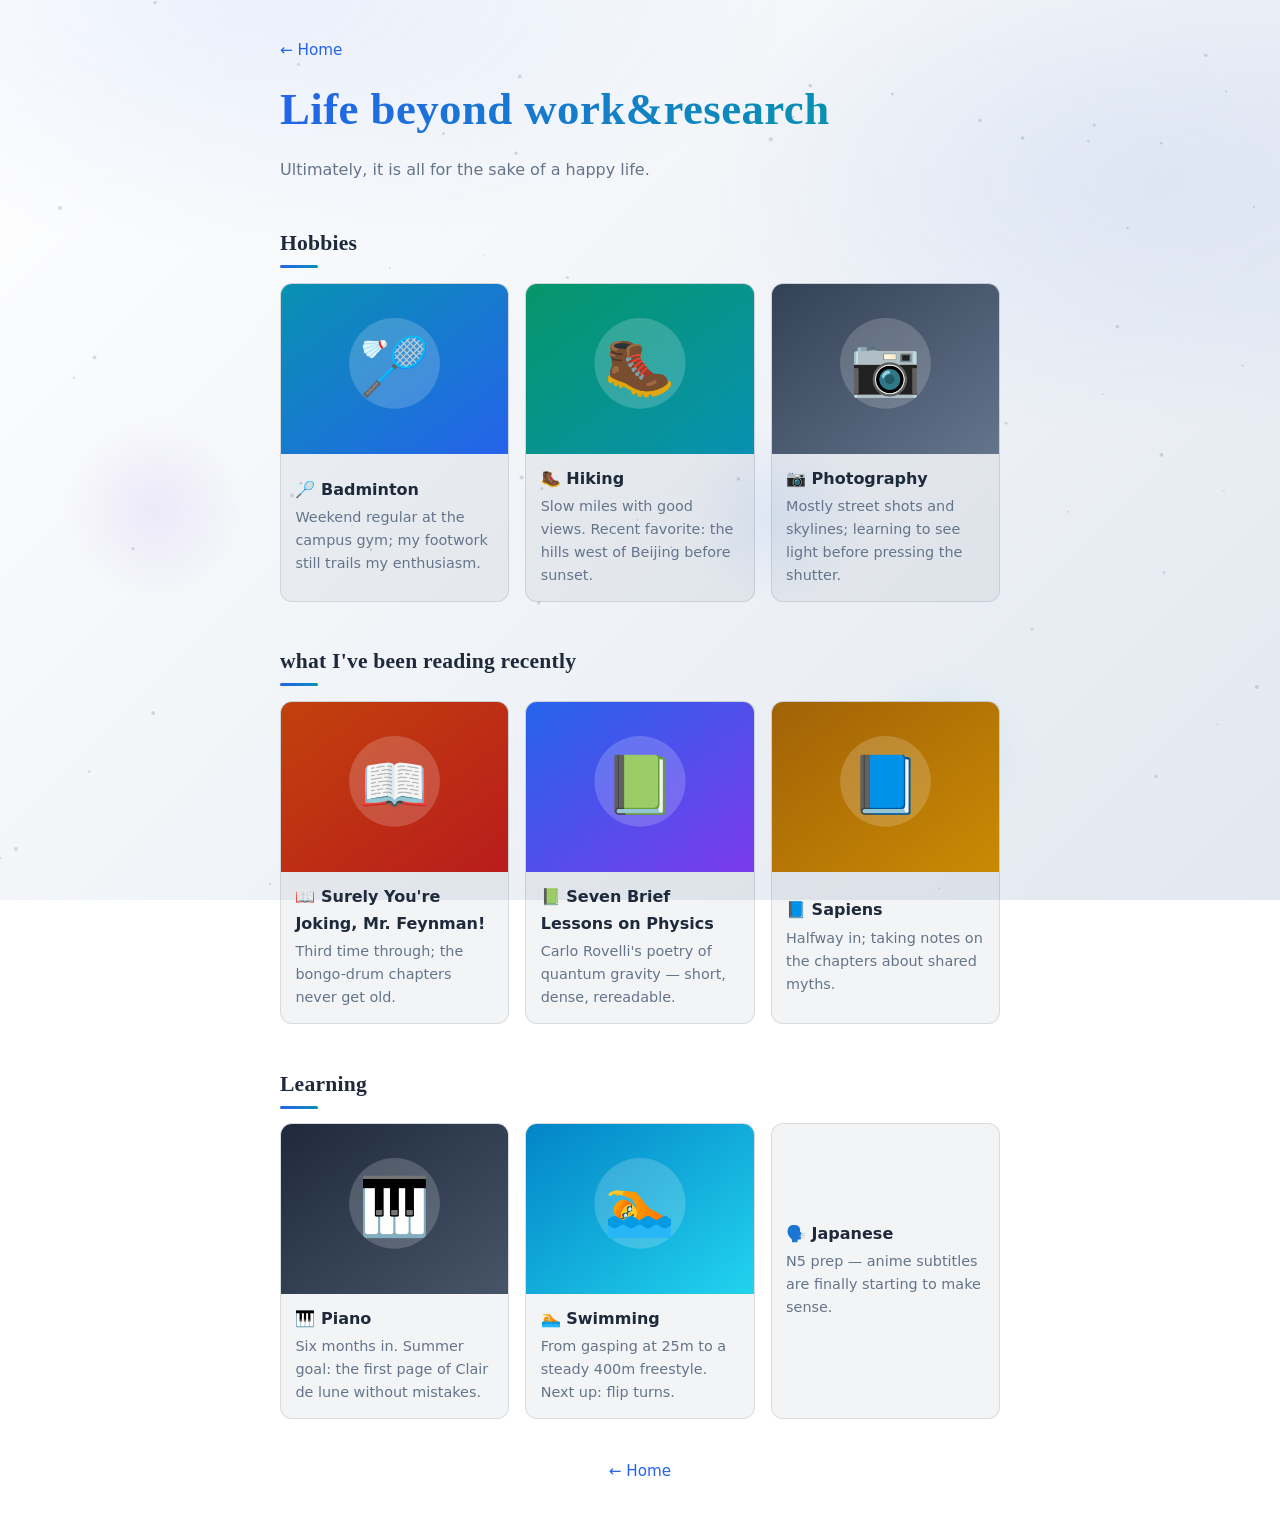
==== life.html @ 1ff4571a "Add life page, starfield hero, theme toggle, typography refresh" ====
<!DOCTYPE html>
<html lang="en">
<head>
  <meta charset="UTF-8">
  <meta name="viewport" content="width=device-width, initial-scale=1.0">
  <title>Life · Dingyan Jiang</title>
  <link rel="stylesheet" href="style.css">
</head>
<body>
  <main id="life-app" class="container">
    <!-- 页面内容由 life-render.js 根据 life-content.js 自动生成，这里不用改 -->
    <noscript>This page requires JavaScript to display properly.</noscript>
  </main>
  <script src="life-content.js"></script>
  <script src="life-render.js"></script>
</body>
</html>
---- style.css ----
/* 样式表：控制网页长什么样（颜色、动效、字号、间距）。
 * 想改文字内容请去 content.js，这个文件只管外观。
 * 视觉风格参考物理主题官网：对角渐变背景 + 流光标题 + 玻璃质感。 */

/* —— 浅色配色（默认，即「开灯」）—— */
:root {
  /* 字体搭配：正文用无衬线系统字体，区块标题/引言用衬线体，形成层次对比 */
  --font-sans: system-ui, -apple-system, "Segoe UI", Roboto,
    "PingFang SC", "Hiragino Sans GB", "Microsoft YaHei", sans-serif;
  --font-serif: Georgia, "Times New Roman", "Songti SC", "SimSun", serif;
  --bg-start: #ffffff;
  --bg-end: #e2e8f0;
  --glow: rgba(37, 99, 235, 0.08);
  --text: #1e293b;
  --muted: #64748b;
  --link: #2563eb;
  --link-hover: #1d4ed8;
  --card: rgba(30, 41, 59, 0.05);
  --border: rgba(30, 41, 59, 0.12);
  --g1: #2563eb;
  --g2: #0891b2;
  --g3: #7c3aed;
}

/* —— 深色配色（即「关灯」）——
   两处触发：系统深色模式（且用户没有手动开过灯）；
   或用户手动关灯后 <html data-theme="dark">（见 render.js 的开关灯按钮）。
   两处变量保持一致即可。 */
@media (prefers-color-scheme: dark) {
  :root:not([data-theme="light"]) {
    --bg-start: #1e293b;
    --bg-end: #000000;
    --glow: rgba(96, 165, 250, 0.10);
    --text: #e2e8f0;
    --muted: #94a3b8;
    --link: #60a5fa;
    --link-hover: #93c5fd;
    --card: rgba(148, 163, 184, 0.08);
    --border: rgba(148, 163, 184, 0.16);
    --g1: #60a5fa;
    --g2: #22d3ee;
    --g3: #a78bfa;
  }
}

:root[data-theme="dark"] {
  --bg-start: #1e293b;
  --bg-end: #000000;
  --glow: rgba(96, 165, 250, 0.10);
  --text: #e2e8f0;
  --muted: #94a3b8;
  --link: #60a5fa;
  --link-hover: #93c5fd;
  --card: rgba(148, 163, 184, 0.08);
  --border: rgba(148, 163, 184, 0.16);
  --g1: #60a5fa;
  --g2: #22d3ee;
  --g3: #a78bfa;
}

html {
  /* 对角渐变铺满全屏，滚动时固定不动（这是详情页的背景） */
  background: linear-gradient(135deg, var(--bg-start), var(--bg-end)) fixed;
}

body {
  margin: 0;
  min-height: 100vh;
  color: var(--text);
  font-family: var(--font-sans);
  font-size: 16px;
  line-height: 1.7;
}

/* 顶部淡蓝光晕，增加层次 */
body::before {
  content: "";
  position: fixed;
  inset: 0;
  z-index: 0;
  pointer-events: none;
  background:
    radial-gradient(60vw 40vh at 20% 0%, var(--glow), transparent 70%),
    radial-gradient(50vw 40vh at 90% 20%, var(--glow), transparent 70%);
}

/* 涟漪画布：固定在最底层（详情页背景的一部分） */
#bg-canvas {
  position: fixed;
  inset: 0;
  z-index: 0;
  pointer-events: none;
}

/* ========== 第一页深空背景层 ==========
   盖住涟漪层和浅色渐变，滚动过临界点后由 render.js 淡出。
   星云配色与详情页涟漪同为蓝/青/紫，保证两页风格呼应。 */
#space-layer {
  position: fixed;
  inset: 0;
  z-index: 2;
  pointer-events: none;
  background:
    radial-gradient(55vw 40vh at 78% 18%, rgba(124, 58, 237, 0.16), transparent 70%),
    radial-gradient(45vw 36vh at 12% 32%, rgba(37, 99, 235, 0.18), transparent 70%),
    radial-gradient(38vw 30vh at 55% 78%, rgba(8, 145, 178, 0.12), transparent 70%),
    linear-gradient(180deg, #070b18 0%, #0b1026 60%, #05070f 100%);
}

/* 四周暗角，让视线聚焦中央的名字 */
#space-layer::after {
  content: "";
  position: absolute;
  inset: 0;
  background: radial-gradient(120% 90% at 50% 45%, transparent 55%, rgba(0, 0, 0, 0.45) 100%);
}

/* 星空画布：铺满深空层（星星由 render.js 绘制） */
#space-canvas {
  display: block;
  width: 100%;
  height: 100%;
}

/* 减弱动态：静态星空，整层不再固定，随第一页自然滚走 */
#space-layer.static {
  position: absolute;
  height: 100vh;
}

/* ========== 开关灯按钮（只在详情页出现，见下方 body.page-2）========== */
.theme-toggle {
  position: fixed;
  top: 1.1rem;
  right: 1.1rem;
  z-index: 10;
  width: 2.4rem;
  height: 2.4rem;
  padding: 0;
  border-radius: 50%;
  border: 1px solid var(--border);
  background: var(--card);
  backdrop-filter: blur(6px);
  -webkit-backdrop-filter: blur(6px);
  font-size: 1.1rem;
  line-height: 1;
  cursor: pointer;
  opacity: 0;
  pointer-events: none;
  transition:
    opacity 0.4s ease,
    transform 0.2s ease,
    border-color 0.2s ease;
}

body.page-2 .theme-toggle {
  opacity: 1;
  pointer-events: auto;
}

.theme-toggle:hover {
  transform: translateY(-2px);
  border-color: var(--link);
}

/* 窄栏居中，内容浮在各背景层之上 */
.container {
  position: relative;
  z-index: 3;
  max-width: 720px;
  margin: 0 auto;
  padding: 0 1.5rem 3rem;
}

/* ========== 首页大字区（Hero）========== */
.hero {
  min-height: 100vh;
  display: flex;
  flex-direction: column;
  justify-content: center;
  align-items: center;
  text-align: center;
  will-change: transform, opacity; /* 换页视差用的 transform/opacity，见 render.js */
  /* 第一页始终是夜空：名字流光直接用深色模式的亮色系，保证对比度 */
  --g1: #60a5fa;
  --g2: #22d3ee;
  --g3: #a78bfa;
}

/* 姓名：渐变底色（静态/减弱动态时直接生效） */
.name {
  font-size: clamp(2.3rem, 7vw, 4rem);
  font-weight: 800;
  letter-spacing: 0.02em;
  line-height: 1.25;
  margin: 0 0 1rem;
  background-image: linear-gradient(
    120deg, var(--g1), var(--g2) 35%, var(--g3) 65%, var(--g1)
  );
  background-size: 220% auto;
  -webkit-background-clip: text;
  background-clip: text;
  color: transparent;
  -webkit-text-fill-color: transparent;
  animation: shine 7s linear infinite;
}

@keyframes shine {
  to { background-position: 220% center; }
}

/* 逐字升起 + 每字自带流光渐变（渐变要落在每个字上：
   父级 background-clip:text 叠子元素动画会丢字） */
.char {
  display: inline-block;
  opacity: 0;
  transform: translateY(0.45em);
  background-image: linear-gradient(
    120deg, var(--g1), var(--g2) 35%, var(--g3) 65%, var(--g1)
  );
  background-size: 300% auto;
  -webkit-background-clip: text;
  background-clip: text;
  color: transparent;
  -webkit-text-fill-color: transparent;
  animation:
    char-rise 0.55s cubic-bezier(0.22, 0.61, 0.36, 1) forwards,
    char-shine 6s linear infinite;
}

@keyframes char-rise {
  to { opacity: 1; transform: none; }
}

@keyframes char-shine {
  to { background-position: 300% center; }
}

/* 引言：名字正下方的名言（斜体衬线、稍粗；夜里用浅灰蓝，不跟随开关灯） */
.quote {
  margin: -0.4rem 0 1.2rem;
  font-family: var(--font-serif);
  font-style: italic;
  font-weight: 600;
  color: #b6c3d9;
  font-size: clamp(1rem, 2.8vw, 1.25rem);
  letter-spacing: 0.02em;
}

/* Education 区块：每条单独一行 */
.edu-line {
  display: block;
}

.edu-line + .edu-line {
  margin-top: 0.15rem;
}

/* 校徽/公司 logo 小圆牌：
   白底+细边框，保证透明校徽在深色模式下也看得清 */
.logo-chip {
  height: 1.4em;
  width: 1.4em;
  object-fit: contain;
  vertical-align: -0.38em;
  margin-right: 0.45em;
  padding: 2px;
  box-sizing: border-box;
  border-radius: 50%;
  background: rgba(255, 255, 255, 0.95);
  border: 1px solid var(--border);
}

/* 时间轴里标题旁的 logo 略小一点 */
.tl-logo {
  height: 1.25em;
  width: 1.25em;
  vertical-align: -0.3em;
}

/* 向下滚动提示箭头（同样只在第一页夜空上出现，用固定的浅色） */
.scroll-hint {
  margin-top: 4rem;
  width: 16px;
  height: 16px;
  border-right: 2px solid rgba(226, 232, 240, 0.75);
  border-bottom: 2px solid rgba(226, 232, 240, 0.75);
  transform: rotate(45deg);
  opacity: 0.6;
  animation: hint-bounce 1.8s ease-in-out infinite;
}

@keyframes hint-bounce {
  0%, 100% { transform: rotate(45deg) translate(0, 0); }
  50% { transform: rotate(45deg) translate(7px, 7px); }
}

/* ========== 正文区块 ========== */

/* 区块小标题：衬线体与正文形成对比，左侧渐变竖条 + 下划短线 */
h2 {
  position: relative;
  font-family: var(--font-serif);
  font-size: 1.35rem;
  font-weight: 700;
  letter-spacing: 0.01em;
  margin: 2.6rem 0 0.9rem;
  padding-bottom: 0.4rem;
}

h2::after {
  content: "";
  position: absolute;
  left: 0;
  bottom: 0;
  width: 2.4rem;
  height: 3px;
  border-radius: 2px;
  background: linear-gradient(90deg, var(--g1), var(--g2));
}

p {
  margin: 0.6rem 0;
}

/* 滚动显现 */
.reveal {
  opacity: 0;
  transform: translateY(26px);
  transition:
    opacity 0.7s ease,
    transform 0.7s cubic-bezier(0.22, 0.61, 0.36, 1);
}

.reveal.in {
  opacity: 1;
  transform: none;
}

/* Selected work 列表：玻璃卡片感 + 悬浮高亮 */
.works {
  list-style: none;
  margin: 0;
  padding: 0;
}

.works li {
  display: flex;
  gap: 0.6rem;
  margin: 0.5rem -0.8rem;
  padding: 0.55rem 0.8rem;
  border-radius: 10px;
  border: 1px solid transparent;
  transition:
    background-color 0.25s ease,
    border-color 0.25s ease,
    transform 0.25s ease;
}

.works li:hover {
  background: var(--card);
  border-color: var(--border);
  transform: translateX(5px);
}

.work-emoji {
  flex-shrink: 0;
}

.work-body {
  min-width: 0;
  display: flex;
  flex-direction: column;
}

/* 作品标题比正文稍醒目 */
.work-title {
  font-weight: 500;
}

.work-desc {
  color: var(--muted);
  font-size: 0.92rem;
}

/* Experience 实习/科研经历：竖排时间轴（渐变细线 + 圆点节点） */
.timeline {
  list-style: none;
  margin: 0;
  padding: 0 0 0 1.6rem;
  position: relative;
}

/* 竖线 */
.timeline::before {
  content: "";
  position: absolute;
  left: 5px;
  top: 0.75em;
  bottom: 0.75em;
  width: 2px;
  border-radius: 2px;
  background: linear-gradient(180deg, var(--g1), var(--g2), var(--g3));
  opacity: 0.35;
}

.timeline li {
  position: relative;
  padding: 0.4rem 0 0.9rem;
}

.timeline li:last-child {
  padding-bottom: 0.2rem;
}

/* 节点圆点 */
.timeline li::before {
  content: "";
  position: absolute;
  left: -1.6rem;
  top: 0.95em;
  width: 10px;
  height: 10px;
  margin-left: 1px;
  border-radius: 50%;
  background: var(--g2);
  box-shadow: 0 0 0 4px var(--card);
}

.tl-body {
  display: flex;
  flex-direction: column;
}

.tl-head {
  line-height: 1.5;
}

.tl-title {
  font-weight: 600;
}

.tl-org {
  color: var(--muted);
}

.tl-time {
  color: var(--muted);
  font-size: 0.85rem;
  letter-spacing: 0.04em;
  /* 数字等宽，多条时间上下对齐更整齐 */
  font-variant-numeric: tabular-nums;
}

.tl-desc {
  color: var(--muted);
  font-size: 0.92rem;
  margin-top: 0.15rem;
}

/* 链接：下划线生长动画 */
a {
  color: var(--link);
  text-decoration: none;
  background-image: linear-gradient(var(--link), var(--link));
  background-repeat: no-repeat;
  background-position: 0 100%;
  background-size: 0% 1px;
  transition: background-size 0.3s ease, color 0.3s ease;
}

a:hover {
  color: var(--link-hover);
  background-size: 100% 1px;
}

a:focus-visible {
  outline: 2px solid var(--link);
  outline-offset: 2px;
  border-radius: 2px;
}

/* 底部联系方式 */
.contacts {
  margin-top: 3.5rem;
  padding: 1.4rem 0 0.5rem;
  border-top: 1px solid var(--border);
  color: var(--muted);
  font-size: 0.95rem;
  text-align: center;
}

.sep {
  margin: 0 0.35rem;
}

/* 手机窄屏适配 */
@media (max-width: 480px) {
  .container {
    padding: 0 1.2rem 2rem;
  }

  .works li {
    margin: 0.5rem -0.5rem;
    padding: 0.5rem;
  }
}

/* 系统开启「减弱动态效果」时：关闭所有动画，内容直接可见 */
@media (prefers-reduced-motion: reduce) {
  *,
  *::before,
  *::after {
    animation: none !important;
    transition: none !important;
  }

  .char,
  .reveal {
    opacity: 1;
    transform: none;
  }

  .name {
    animation: none !important;
  }
}

/* ========== 首页 hero 里的生活页入口按钮（第一页夜空上用固定浅色）========== */
.life-link {
  margin-top: 1.6rem;
  padding: 0.32rem 1.1rem;
  border: 1px solid rgba(226, 232, 240, 0.35);
  border-radius: 999px;
  font-size: 0.95rem;
  letter-spacing: 0.04em;
  /* 不用普通链接的下划线生长效果 */
  background-image: none;
  color: #cbd5e1;
  transition:
    border-color 0.25s ease,
    color 0.25s ease,
    transform 0.25s ease;
}

.life-link:hover {
  background-image: none;
  color: #ffffff;
  border-color: rgba(226, 232, 240, 0.8);
  transform: translateY(-2px);
}

/* ========== 生活页（life.html）========== */

/* 页面顶部留出呼吸空间 */
.life-hero {
  padding-top: 2.4rem;
}

.life-nav {
  margin: 0 0 0.4rem;
  font-size: 0.95rem;
}

/* 页面底部的返回链接：居中，和最后一个板块拉开距离 */
.life-foot {
  margin: 2.5rem 0 0;
  text-align: center;
}

/* 返回首页的链接朴素一点，不带下划线生长动画 */
.life-nav a,
.life-nav a:hover {
  background-image: none;
}

/* 页面大标题：衬线 + 流光渐变（复用首页的 shine 动画），比首页名字小一号 */
.life-title {
  font-family: var(--font-serif);
  font-size: clamp(1.9rem, 5.5vw, 2.8rem);
  font-weight: 700;
  letter-spacing: 0.01em;
  margin: 0.2rem 0 0.5rem;
  background-image: linear-gradient(
    120deg, var(--g1), var(--g2) 35%, var(--g3) 65%, var(--g1)
  );
  background-size: 220% auto;
  -webkit-background-clip: text;
  background-clip: text;
  color: transparent;
  -webkit-text-fill-color: transparent;
  animation: shine 9s linear infinite;
}

.life-intro {
  color: var(--muted);
  max-width: 34em;
}

/* 卡片网格：宽屏多列、窄屏自动单列 */
.life-grid {
  display: grid;
  grid-template-columns: repeat(auto-fill, minmax(210px, 1fr));
  gap: 1rem;
  margin: 0.4rem 0 0.8rem;
}

/* 卡片：玻璃质感（延续作品列表的观感），悬浮微微上浮 */
.life-card {
  overflow: hidden;
  display: flex;
  flex-direction: column;
  border-radius: 12px;
  background: var(--card);
  border: 1px solid var(--border);
  transition:
    transform 0.25s ease,
    border-color 0.25s ease;
}

.life-card:hover {
  transform: translateY(-4px);
  border-color: var(--link);
}

/* 卡片顶部照片：4:3 裁切铺满 */
.life-photo {
  display: block;
  width: 100%;
  aspect-ratio: 4 / 3;
  object-fit: cover;
}

.life-card-body {
  flex: 1; /* 同一行卡片等高时，纯文字卡片的内容垂直居中，不留大空白 */
  display: flex;
  flex-direction: column;
  justify-content: center;
  gap: 0.2rem;
  padding: 0.65rem 0.9rem 0.85rem;
}

.life-card-title {
  font-weight: 600;
}

.life-card-desc {
  color: var(--muted);
  font-size: 0.9rem;
  line-height: 1.6;
}
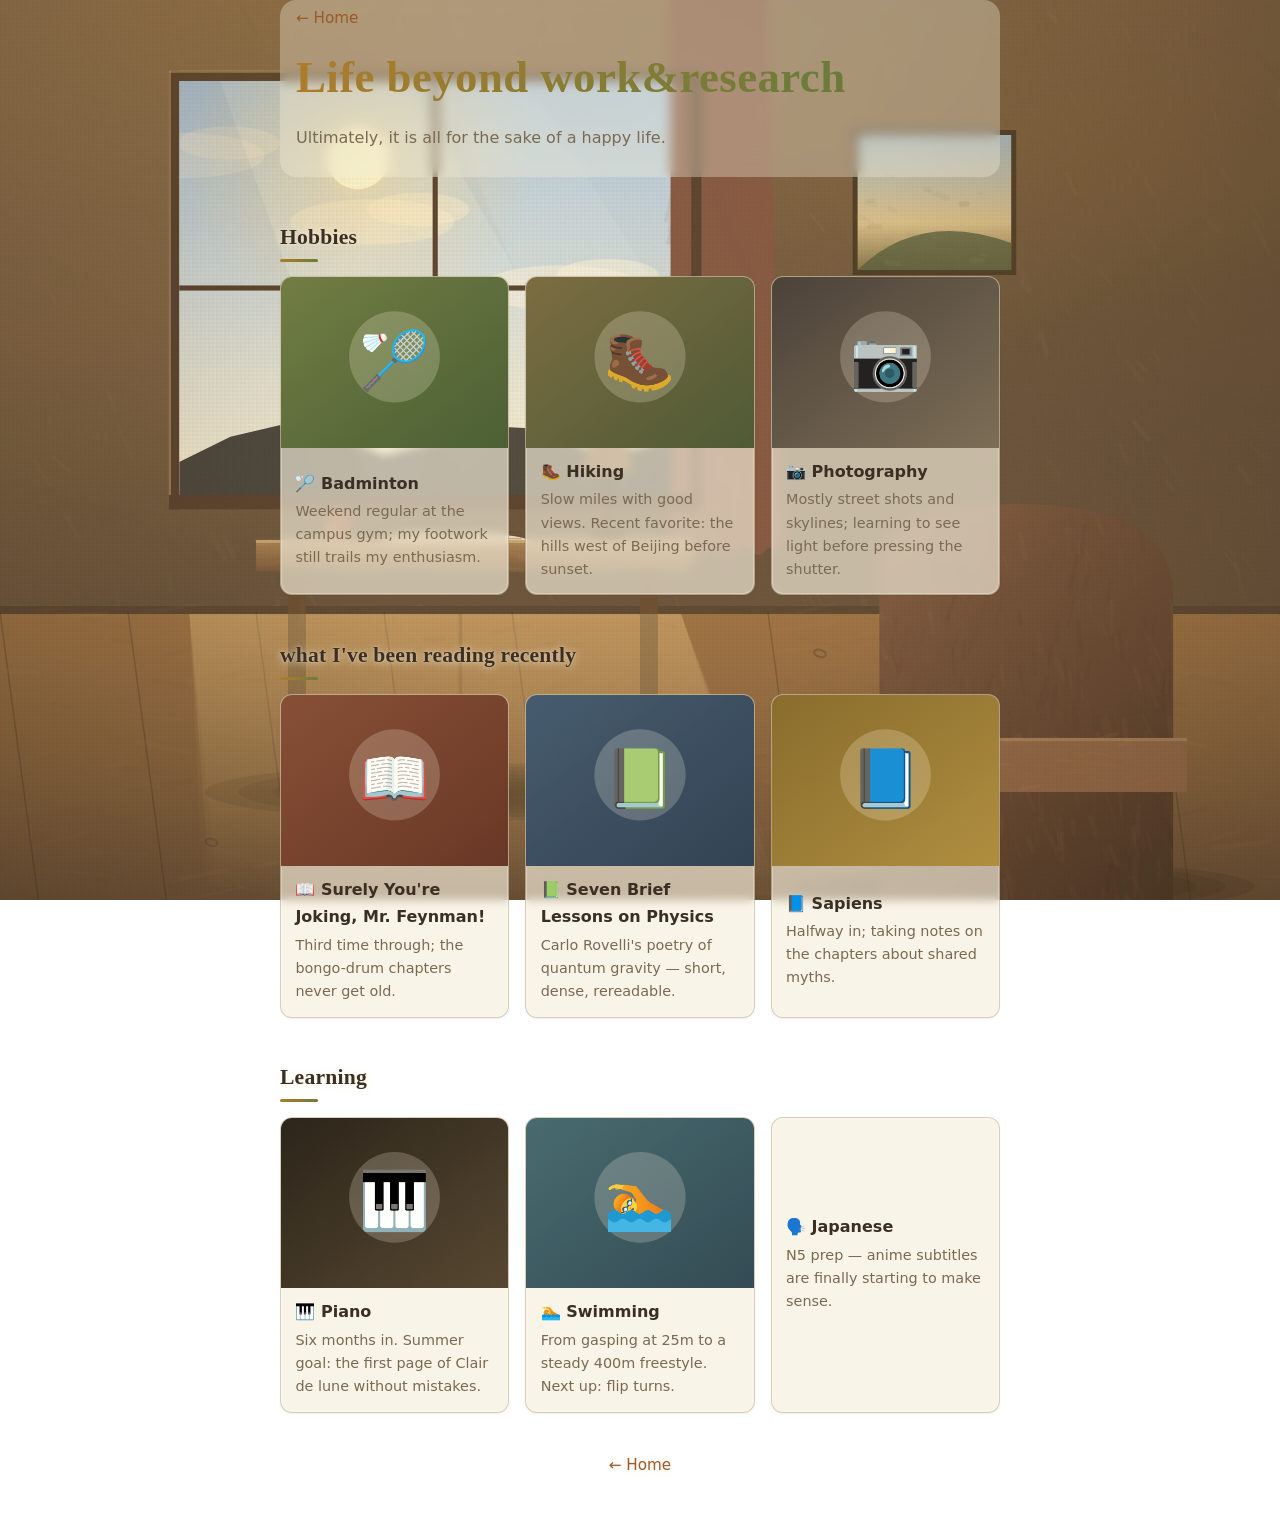
==== commit 3a6d5dce: "Life page: Wyeth oil-painting scene with day-night cycle" ====
--- a/life.html
+++ b/life.html
@@ -1,5 +1,5 @@
 <!DOCTYPE html>
-<html lang="en">
+<html lang="en" class="life-page">
 <head>
   <meta charset="UTF-8">
   <meta name="viewport" content="width=device-width, initial-scale=1.0">
--- a/style.css
+++ b/style.css
@@ -649,3 +649,131 @@
   font-size: 0.9rem;
   line-height: 1.6;
 }
+
+/* ========== 生活页配色：N.C. Wyeth 插画风（暖调油画 / 旧书页）==========
+   只覆盖配色变量和质感，布局完全不动。
+   亮色＝羊皮纸上的赭石/橄榄/熟褐；暗色＝他夜景画里的深褐烛光。 */
+html.life-page {
+  --bg-start: #f6efdc;
+  --bg-end: #e9dcc0;
+  --glow: rgba(176, 124, 42, 0.10);
+  --text: #3b2f23;
+  --muted: #7a6a52;
+  --link: #9a5b28;
+  --link-hover: #7c461d;
+  --card: rgba(120, 90, 40, 0.06);
+  --border: rgba(90, 65, 30, 0.22);
+  --g1: #b07c2a;
+  --g2: #6b7c3a;
+  --g3: #8c4a2f;
+}
+
+/* 画纸纤维质感 + 暖色光晕（替换掉默认的冷色光晕）；
+   z-index 提到 1：压过场景画布（z 0），让颗粒布纹罩在画面上，更像油画 */
+html.life-page body::before {
+  z-index: 1;
+  background:
+    radial-gradient(60vw 40vh at 20% 0%, var(--glow), transparent 70%),
+    radial-gradient(50vw 40vh at 90% 20%, var(--glow), transparent 70%),
+    repeating-linear-gradient(0deg, rgba(90, 65, 30, 0.02) 0 2px, transparent 2px 4px),
+    repeating-linear-gradient(90deg, rgba(90, 65, 30, 0.02) 0 2px, transparent 2px 4px);
+}
+
+/* 深色（两处的值保持一致：系统深色 / 手动关灯） */
+@media (prefers-color-scheme: dark) {
+  html.life-page:not([data-theme="light"]) {
+    --bg-start: #241c12;
+    --bg-end: #14100a;
+    --glow: rgba(217, 164, 91, 0.10);
+    --text: #ede0c8;
+    --muted: #b09d7f;
+    --link: #d9a45b;
+    --link-hover: #ecc07e;
+    --card: rgba(237, 214, 170, 0.07);
+    --border: rgba(237, 214, 170, 0.18);
+    --g1: #d9a45b;
+    --g2: #9aa356;
+    --g3: #c97b4a;
+  }
+}
+
+html.life-page[data-theme="dark"] {
+  --bg-start: #241c12;
+  --bg-end: #14100a;
+  --glow: rgba(217, 164, 91, 0.10);
+  --text: #ede0c8;
+  --muted: #b09d7f;
+  --link: #d9a45b;
+  --link-hover: #ecc07e;
+  --card: rgba(237, 214, 170, 0.07);
+  --border: rgba(237, 214, 170, 0.18);
+  --g1: #d9a45b;
+  --g2: #9aa356;
+  --g3: #c97b4a;
+}
+
+/* 照片统一罩一层极淡的旧画暖调，接近老插画的印刷感 */
+html.life-page .life-photo {
+  filter: sepia(0.14) saturate(0.95);
+}
+
+/* 卡片：在玻璃底上再加一层旧纸边缘的细腻描线；
+   底色加深 + 背后磨砂 blur，保证文字压在动态场景上仍清晰可读 */
+html.life-page .life-card {
+  background: rgba(246, 239, 220, 0.66);
+  backdrop-filter: blur(5px);
+  -webkit-backdrop-filter: blur(5px);
+  box-shadow:
+    inset 0 0 0 1px rgba(255, 252, 240, 0.3),
+    0 1px 2px rgba(59, 47, 35, 0.08);
+}
+
+/* 页头也蒙一层半透明的旧纸薄板，标题/开场白不再被窗口天空干扰 */
+html.life-page .life-hero {
+  background: rgba(246, 239, 220, 0.34);
+  backdrop-filter: blur(6px);
+  -webkit-backdrop-filter: blur(6px);
+  border-radius: 16px;
+  padding: 0.4rem 1rem 1rem;
+}
+
+/* 区块标题和页脚链接：一层薄薄的米白辉光，衬在画面上更稳 */
+html.life-page h2,
+html.life-page .life-foot {
+  text-shadow:
+    0 1px 10px rgba(246, 239, 220, 0.8),
+    0 0 2px rgba(246, 239, 220, 0.6);
+}
+
+/* 夜晚版本的对应样式 */
+@media (prefers-color-scheme: dark) {
+  html.life-page:not([data-theme="light"]) .life-card {
+    background: rgba(28, 22, 14, 0.68);
+  }
+
+  html.life-page:not([data-theme="light"]) .life-hero {
+    background: rgba(20, 15, 9, 0.38);
+  }
+
+  html.life-page:not([data-theme="light"]) h2,
+  html.life-page:not([data-theme="light"]) .life-foot {
+    text-shadow:
+      0 1px 10px rgba(20, 14, 8, 0.85),
+      0 0 2px rgba(20, 14, 8, 0.6);
+  }
+}
+
+html.life-page[data-theme="dark"] .life-card {
+  background: rgba(28, 22, 14, 0.68);
+}
+
+html.life-page[data-theme="dark"] .life-hero {
+  background: rgba(20, 15, 9, 0.38);
+}
+
+html.life-page[data-theme="dark"] h2,
+html.life-page[data-theme="dark"] .life-foot {
+  text-shadow:
+    0 1px 10px rgba(20, 14, 8, 0.85),
+    0 0 2px rgba(20, 14, 8, 0.6);
+}
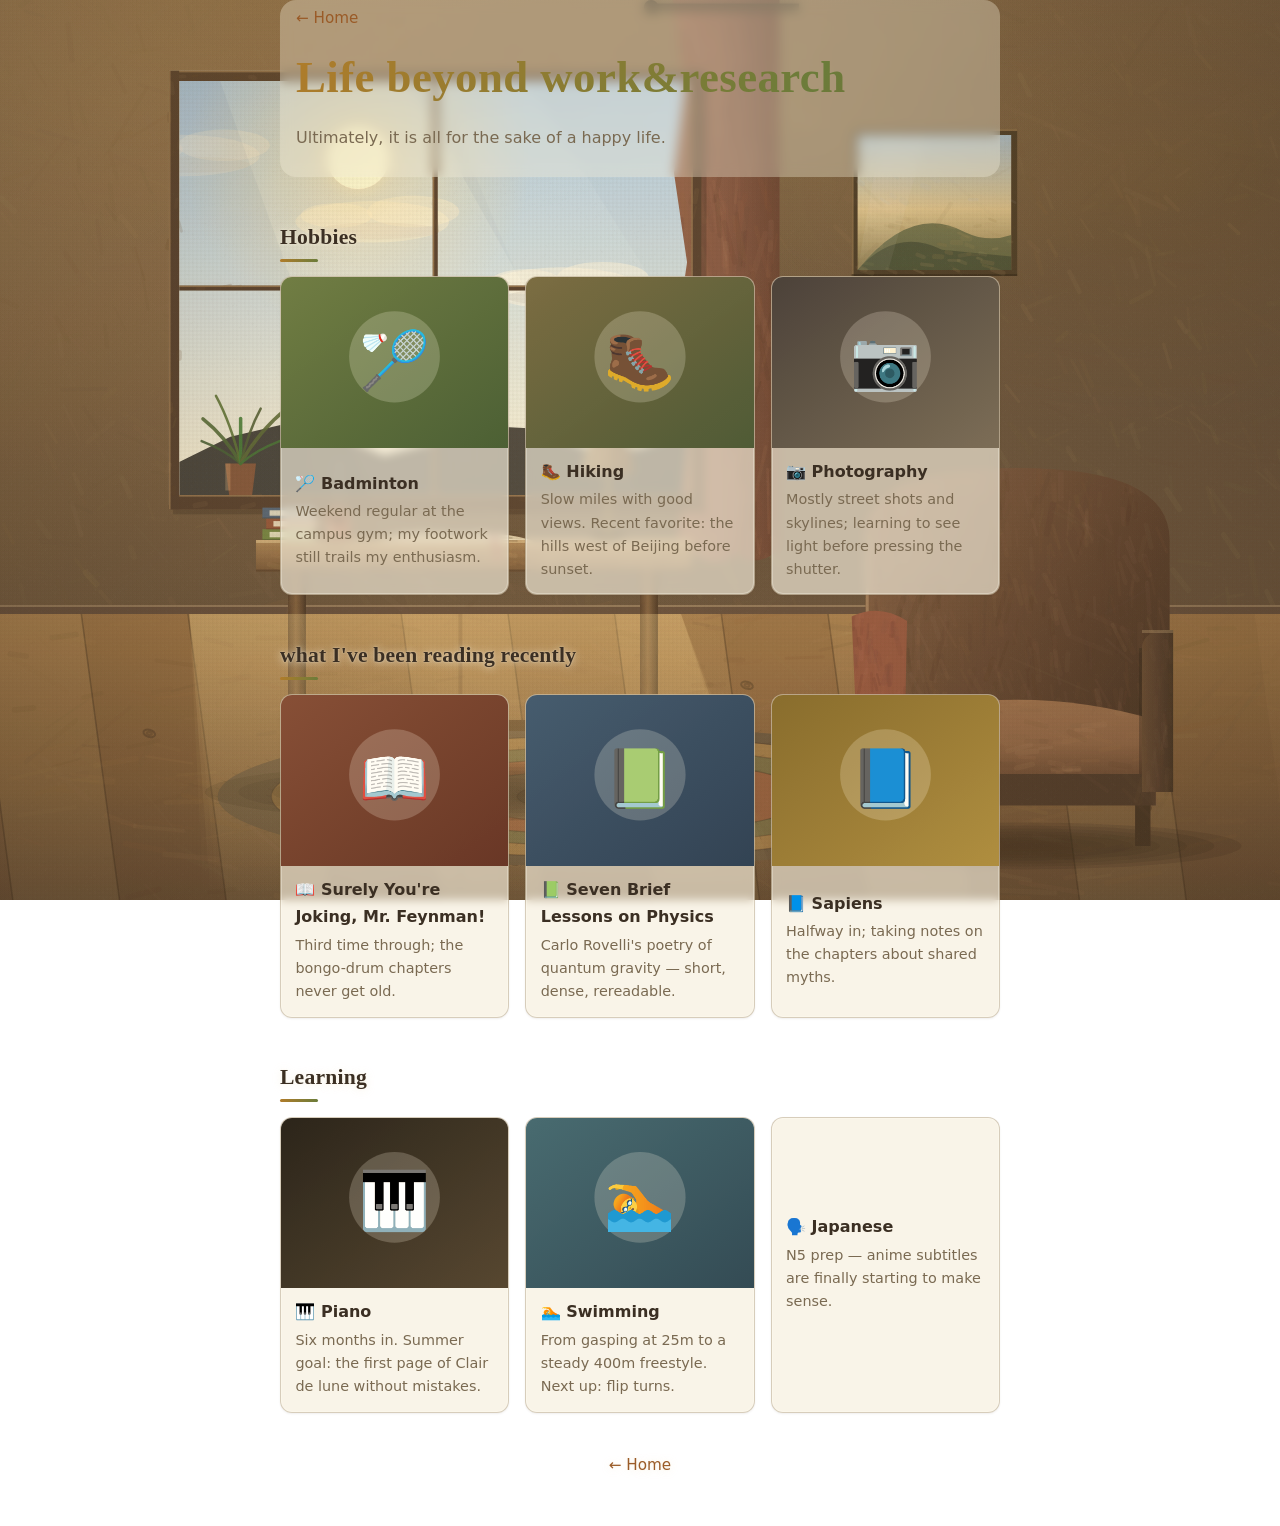
==== commit 8630b0a3: "Draggable 3D galaxy hero, oil-painting life scene, favicon and polish - Hero: replace milky-way band" ====
--- a/life.html
+++ b/life.html
@@ -3,7 +3,10 @@
 <head>
   <meta charset="UTF-8">
   <meta name="viewport" content="width=device-width, initial-scale=1.0">
+  <meta name="description" content="Life beyond work and research — hobbies, reading, and learning.">
+  <meta name="theme-color" content="#f6efdc">
   <title>Life · Dingyan Jiang</title>
+  <link rel="icon" href="favicon.svg" type="image/svg+xml">
   <link rel="stylesheet" href="style.css">
 </head>
 <body>
--- a/style.css
+++ b/style.css
@@ -163,6 +163,18 @@
   border-color: var(--link);
 }
 
+/* 键盘聚焦时给出清晰的焦点框（无障碍） */
+.theme-toggle:focus-visible {
+  outline: 2px solid var(--link);
+  outline-offset: 2px;
+}
+
+/* 选中文字的颜色：呼应蓝/青/紫主色，深浅色下都可读 */
+::selection {
+  background: rgba(96, 165, 250, 0.35);
+  color: inherit;
+}
+
 /* 窄栏居中，内容浮在各背景层之上 */
 .container {
   position: relative;
@@ -181,10 +193,19 @@
   align-items: center;
   text-align: center;
   will-change: transform, opacity; /* 换页视差用的 transform/opacity，见 render.js */
+  cursor: grab; /* 第一页的星系可以拖拽转视角（见 render.js 的拖拽逻辑） */
+  user-select: none; /* 拖拽时不误选名字/引言文字 */
+  -webkit-user-select: none;
   /* 第一页始终是夜空：名字流光直接用深色模式的亮色系，保证对比度 */
   --g1: #60a5fa;
   --g2: #22d3ee;
   --g3: #a78bfa;
+}
+
+/* 拖拽星系过程中的抓手光标（render.js 在 body 上切换这个类） */
+body.galaxy-dragging,
+body.galaxy-dragging .hero {
+  cursor: grabbing;
 }
 
 /* 姓名：渐变底色（静态/减弱动态时直接生效） */
